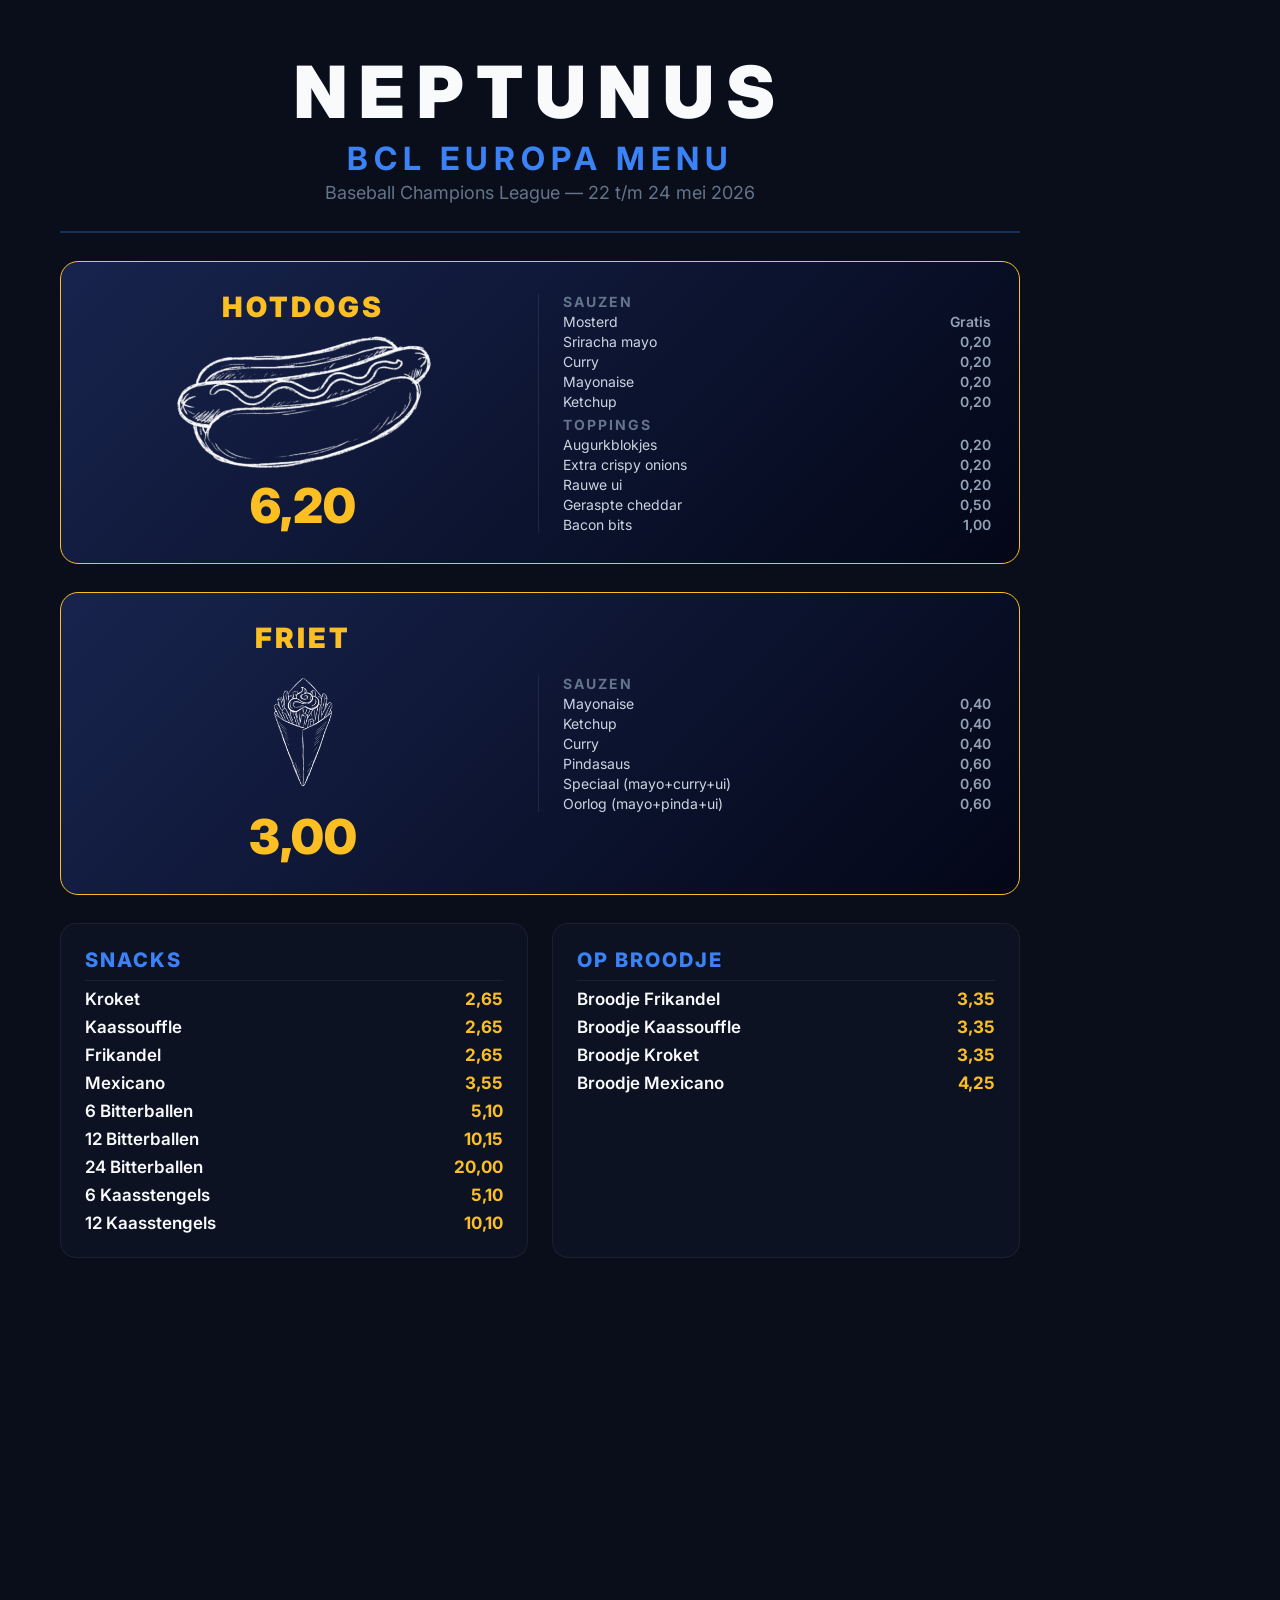
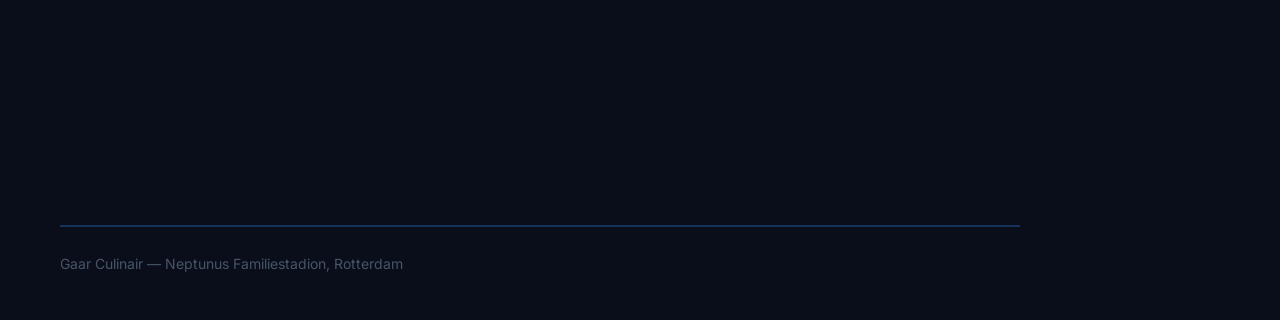
==== bcl.html @ 8aeeba35 "BCL 2026 statische menukaart: Pencil-design als HTML/CSS met illustraties" ====
<!DOCTYPE html>
<html lang="nl">
<head>
    <meta charset="UTF-8">
    <meta name="viewport" content="width=1080, height=1920, initial-scale=1.0">
    <title>BCL Europa 2026 — Neptunus Menu</title>
    <link rel="preconnect" href="https://fonts.googleapis.com">
    <link rel="preconnect" href="https://fonts.gstatic.com" crossorigin>
    <link href="https://fonts.googleapis.com/css2?family=Inter:wght@400;600;700;800;900&display=swap" rel="stylesheet">
    <style>
        :root {
            --bg-deep: #0A0E1A;
            --panel-bg: rgba(15, 23, 42, 0.6);
            --panel-border: rgba(255, 255, 255, 0.06);
            --gold: #FBBF24;
            --blue: #3B82F6;
            --text-primary: #F8FAFC;
            --text-secondary: #94A3B8;
            --text-muted: #64748B;
            --text-light: #CBD5E1;
            --footer-text: #475569;
            --gradient-start: rgba(30, 45, 100, 0.7);
            --gradient-end: rgba(2, 6, 23, 0.9);
            --divider: rgba(59, 130, 246, 0.3);
        }

        * { box-sizing: border-box; margin: 0; padding: 0; }

        body {
            width: 1080px;
            min-height: 1920px;
            background: var(--bg-deep);
            color: var(--text-primary);
            font-family: 'Inter', sans-serif;
            display: flex;
            flex-direction: column;
            padding: 48px 60px;
            gap: 28px;
        }

        .header { text-align: center; }
        .header h1 {
            font-size: 72px;
            font-weight: 900;
            letter-spacing: 12px;
            color: var(--text-primary);
            text-transform: uppercase;
        }
        .header h2 {
            font-size: 32px;
            font-weight: 700;
            letter-spacing: 6px;
            color: var(--blue);
            margin-top: 4px;
        }
        .header p {
            font-size: 18px;
            font-weight: 400;
            color: var(--text-muted);
            margin-top: 4px;
        }

        .divider {
            width: 100%;
            height: 2px;
            background: var(--divider);
            flex-shrink: 0;
        }

        .featured {
            display: flex;
            gap: 20px;
            padding: 28px;
            border-radius: 18px;
            background: linear-gradient(135deg, var(--gradient-start), var(--gradient-end));
            border: 1px solid var(--gold);
            align-items: center;
        }

        .featured-left {
            flex: 1;
            display: flex;
            flex-direction: column;
            align-items: center;
            gap: 6px;
        }

        .featured-left h3 {
            font-size: 28px;
            font-weight: 900;
            letter-spacing: 3px;
            color: var(--gold);
            text-transform: uppercase;
        }

        .featured-left img {
            width: 260px;
            height: 140px;
            object-fit: contain;
        }

        .featured-left .price {
            font-size: 48px;
            font-weight: 900;
            color: var(--gold);
        }

        .featured-right {
            flex: 1;
            display: flex;
            flex-direction: column;
            gap: 3px;
            padding-left: 24px;
            border-left: 1px solid rgba(255, 255, 255, 0.08);
        }

        .featured-right .subtitle {
            font-size: 14px;
            font-weight: 700;
            letter-spacing: 2px;
            color: var(--text-muted);
            text-transform: uppercase;
        }

        .featured-right .spacer { height: 8px; }

        .extra-row {
            display: flex;
            justify-content: space-between;
        }
        .extra-row .name { font-size: 14px; font-weight: 400; color: var(--text-light); }
        .extra-row .val { font-size: 14px; font-weight: 600; color: var(--text-secondary); }

        .cards-row {
            display: flex;
            gap: 24px;
        }

        .card {
            flex: 1;
            display: flex;
            flex-direction: column;
            gap: 8px;
            padding: 24px;
            border-radius: 16px;
            background: var(--panel-bg);
            border: 1px solid var(--panel-border);
        }

        .card h3 {
            font-size: 20px;
            font-weight: 800;
            letter-spacing: 2px;
            color: var(--blue);
            text-transform: uppercase;
        }

        .card .card-divider {
            width: 100%;
            height: 1px;
            background: var(--panel-border);
        }

        .card-row {
            display: flex;
            justify-content: space-between;
        }
        .card-row .name { font-size: 17px; font-weight: 600; color: var(--text-primary); }
        .card-row .val { font-size: 17px; font-weight: 700; color: var(--gold); }

        .spacer { flex: 1; }

        .footer-text {
            font-size: 14px;
            font-weight: 400;
            color: var(--footer-text);
        }
    </style>
</head>
<body>
    <div class="header">
        <h1>NEPTUNUS</h1>
        <h2>BCL EUROPA MENU</h2>
        <p>Baseball Champions League — 22 t/m 24 mei 2026</p>
    </div>

    <div class="divider"></div>

    <div class="featured">
        <div class="featured-left">
            <h3>HOTDOGS</h3>
            <img src="assets/hotdog_transparant_bg.png" alt="Hotdog">
            <div class="price">6,20</div>
        </div>
        <div class="featured-right">
            <div class="subtitle">Sauzen</div>
            <div class="extra-row"><span class="name">Mosterd</span><span class="val">Gratis</span></div>
            <div class="extra-row"><span class="name">Sriracha mayo</span><span class="val">0,20</span></div>
            <div class="extra-row"><span class="name">Curry</span><span class="val">0,20</span></div>
            <div class="extra-row"><span class="name">Mayonaise</span><span class="val">0,20</span></div>
            <div class="extra-row"><span class="name">Ketchup</span><span class="val">0,20</span></div>
            <div class="spacer"></div>
            <div class="subtitle">Toppings</div>
            <div class="extra-row"><span class="name">Augurkblokjes</span><span class="val">0,20</span></div>
            <div class="extra-row"><span class="name">Extra crispy onions</span><span class="val">0,20</span></div>
            <div class="extra-row"><span class="name">Rauwe ui</span><span class="val">0,20</span></div>
            <div class="extra-row"><span class="name">Geraspte cheddar</span><span class="val">0,50</span></div>
            <div class="extra-row"><span class="name">Bacon bits</span><span class="val">1,00</span></div>
        </div>
    </div>

    <div class="featured">
        <div class="featured-left">
            <h3>FRIET</h3>
            <img src="assets/fries_transparant_bg.png" alt="Friet">
            <div class="price">3,00</div>
        </div>
        <div class="featured-right">
            <div class="subtitle">Sauzen</div>
            <div class="extra-row"><span class="name">Mayonaise</span><span class="val">0,40</span></div>
            <div class="extra-row"><span class="name">Ketchup</span><span class="val">0,40</span></div>
            <div class="extra-row"><span class="name">Curry</span><span class="val">0,40</span></div>
            <div class="extra-row"><span class="name">Pindasaus</span><span class="val">0,60</span></div>
            <div class="extra-row"><span class="name">Speciaal (mayo+curry+ui)</span><span class="val">0,60</span></div>
            <div class="extra-row"><span class="name">Oorlog (mayo+pinda+ui)</span><span class="val">0,60</span></div>
        </div>
    </div>

    <div class="cards-row">
        <div class="card">
            <h3>Snacks</h3>
            <div class="card-divider"></div>
            <div class="card-row"><span class="name">Kroket</span><span class="val">2,65</span></div>
            <div class="card-row"><span class="name">Kaassouffle</span><span class="val">2,65</span></div>
            <div class="card-row"><span class="name">Frikandel</span><span class="val">2,65</span></div>
            <div class="card-row"><span class="name">Mexicano</span><span class="val">3,55</span></div>
            <div class="card-row"><span class="name">6 Bitterballen</span><span class="val">5,10</span></div>
            <div class="card-row"><span class="name">12 Bitterballen</span><span class="val">10,15</span></div>
            <div class="card-row"><span class="name">24 Bitterballen</span><span class="val">20,00</span></div>
            <div class="card-row"><span class="name">6 Kaasstengels</span><span class="val">5,10</span></div>
            <div class="card-row"><span class="name">12 Kaasstengels</span><span class="val">10,10</span></div>
        </div>
        <div class="card">
            <h3>Op Broodje</h3>
            <div class="card-divider"></div>
            <div class="card-row"><span class="name">Broodje Frikandel</span><span class="val">3,35</span></div>
            <div class="card-row"><span class="name">Broodje Kaassouffle</span><span class="val">3,35</span></div>
            <div class="card-row"><span class="name">Broodje Kroket</span><span class="val">3,35</span></div>
            <div class="card-row"><span class="name">Broodje Mexicano</span><span class="val">4,25</span></div>
        </div>
    </div>

    <div class="spacer"></div>

    <div class="divider"></div>

    <div class="footer-text">Gaar Culinair — Neptunus Familiestadion, Rotterdam</div>
</body>
</html>
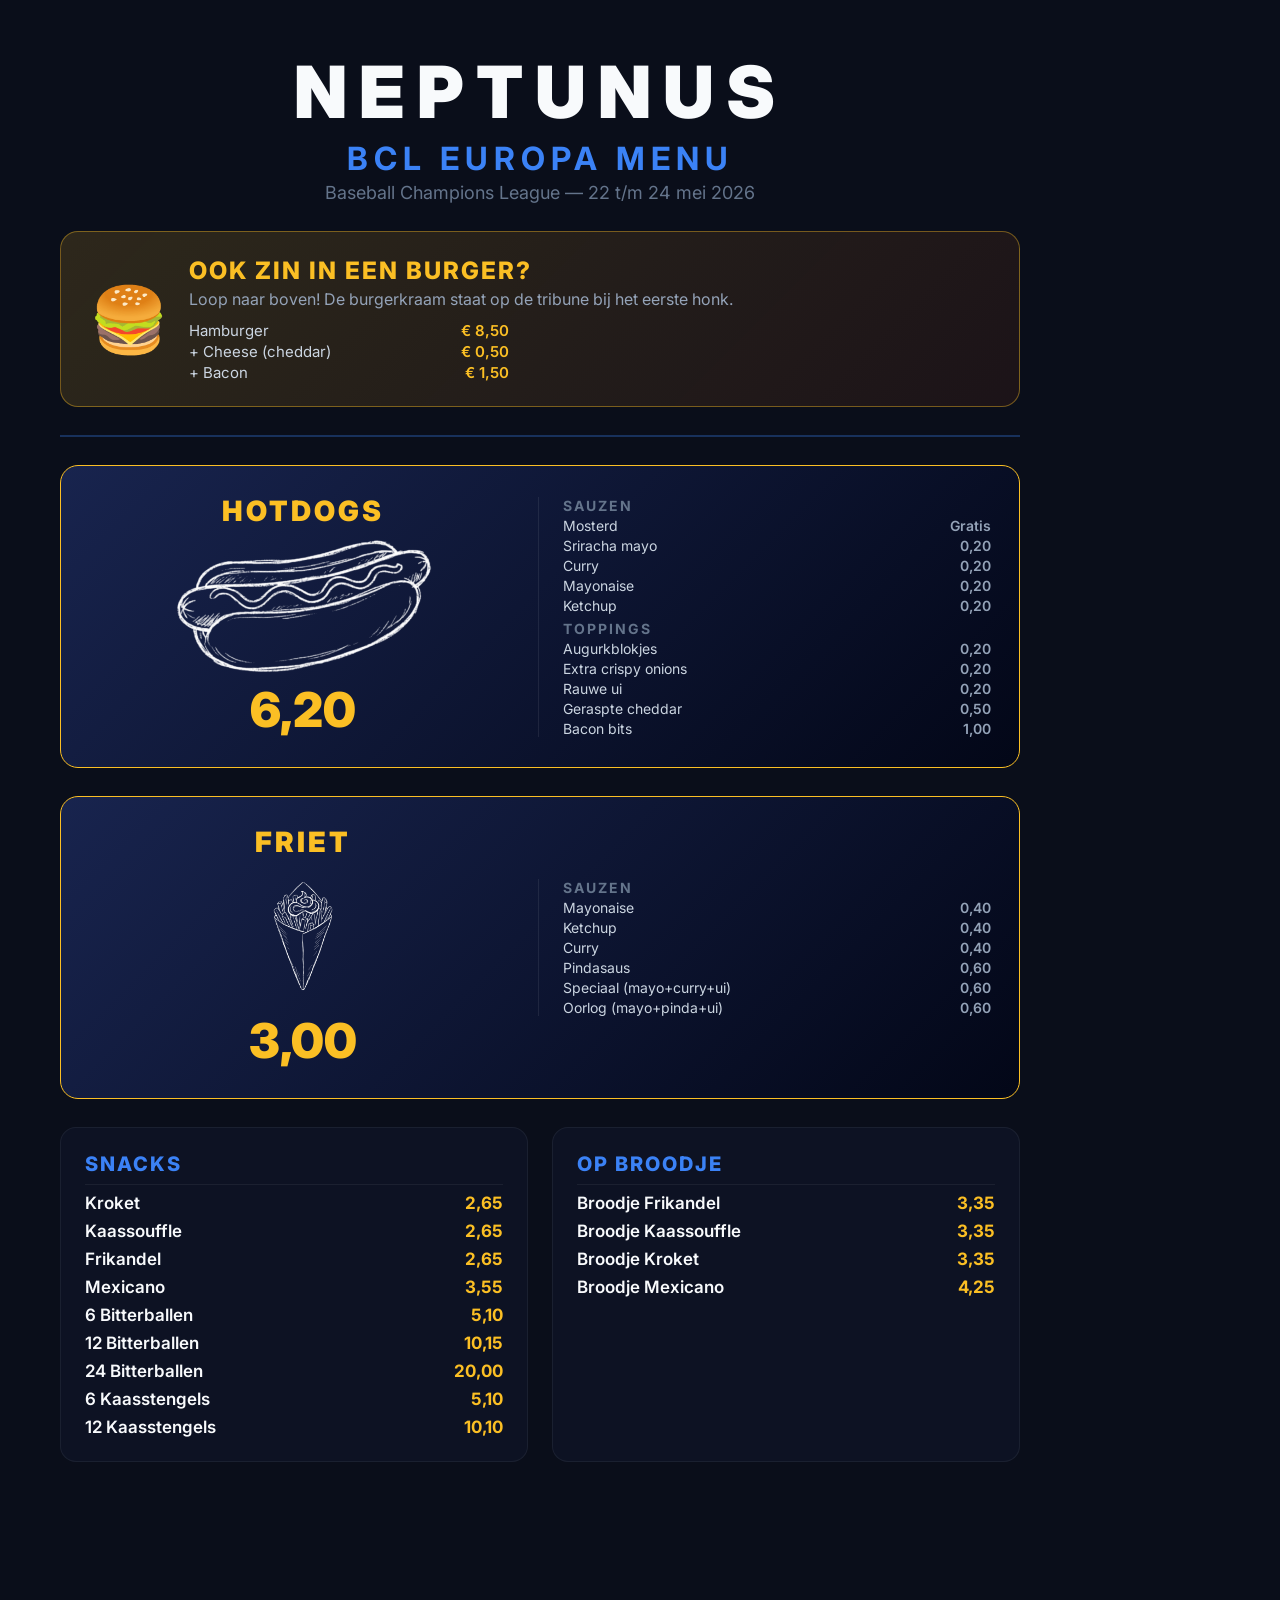
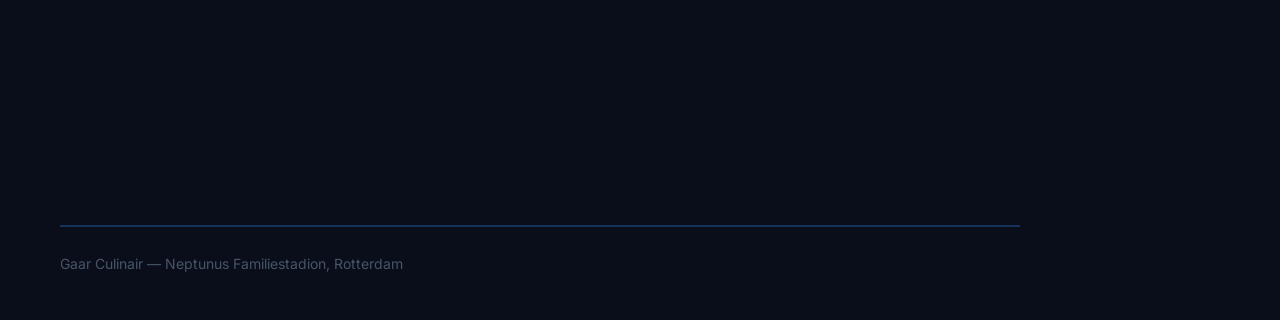
==== commit 48ee956e: "Voeg burgerkraam-banner toe aan BCL-menu" ====
--- a/bcl.html
+++ b/bcl.html
@@ -175,6 +175,69 @@
             font-weight: 400;
             color: var(--footer-text);
         }
+
+        .burger-banner {
+            display: flex;
+            gap: 20px;
+            padding: 24px 28px;
+            border-radius: 18px;
+            background: linear-gradient(135deg, rgba(251, 191, 36, 0.15), rgba(234, 88, 12, 0.08));
+            border: 1.5px solid rgba(251, 191, 36, 0.4);
+            align-items: center;
+        }
+
+        .burger-banner-left {
+            flex-shrink: 0;
+        }
+
+        .burger-icon {
+            font-size: 64px;
+            line-height: 1;
+        }
+
+        .burger-banner-right {
+            flex: 1;
+            display: flex;
+            flex-direction: column;
+            gap: 4px;
+        }
+
+        .burger-banner-title {
+            font-size: 24px;
+            font-weight: 800;
+            letter-spacing: 2px;
+            color: var(--gold);
+            text-transform: uppercase;
+        }
+
+        .burger-banner-sub {
+            font-size: 16px;
+            font-weight: 400;
+            color: var(--text-secondary);
+            margin-bottom: 8px;
+        }
+
+        .burger-banner-prices {
+            display: flex;
+            flex-direction: column;
+            gap: 2px;
+        }
+
+        .burger-row {
+            display: flex;
+            justify-content: space-between;
+            max-width: 320px;
+        }
+        .burger-row span:first-child {
+            font-size: 15px;
+            font-weight: 400;
+            color: var(--text-light);
+        }
+        .burger-row span:last-child {
+            font-size: 15px;
+            font-weight: 600;
+            color: var(--gold);
+        }
     </style>
 </head>
 <body>
@@ -182,6 +245,21 @@
         <h1>NEPTUNUS</h1>
         <h2>BCL EUROPA MENU</h2>
         <p>Baseball Champions League — 22 t/m 24 mei 2026</p>
+    </div>
+
+    <div class="burger-banner">
+        <div class="burger-banner-left">
+            <div class="burger-icon">&#x1F354;</div>
+        </div>
+        <div class="burger-banner-right">
+            <div class="burger-banner-title">OOK ZIN IN EEN BURGER?</div>
+            <div class="burger-banner-sub">Loop naar boven! De burgerkraam staat op de tribune bij het eerste honk.</div>
+            <div class="burger-banner-prices">
+                <div class="burger-row"><span>Hamburger</span><span>€ 8,50</span></div>
+                <div class="burger-row"><span>+ Cheese (cheddar)</span><span>€ 0,50</span></div>
+                <div class="burger-row"><span>+ Bacon</span><span>€ 1,50</span></div>
+            </div>
+        </div>
     </div>
 
     <div class="divider"></div>
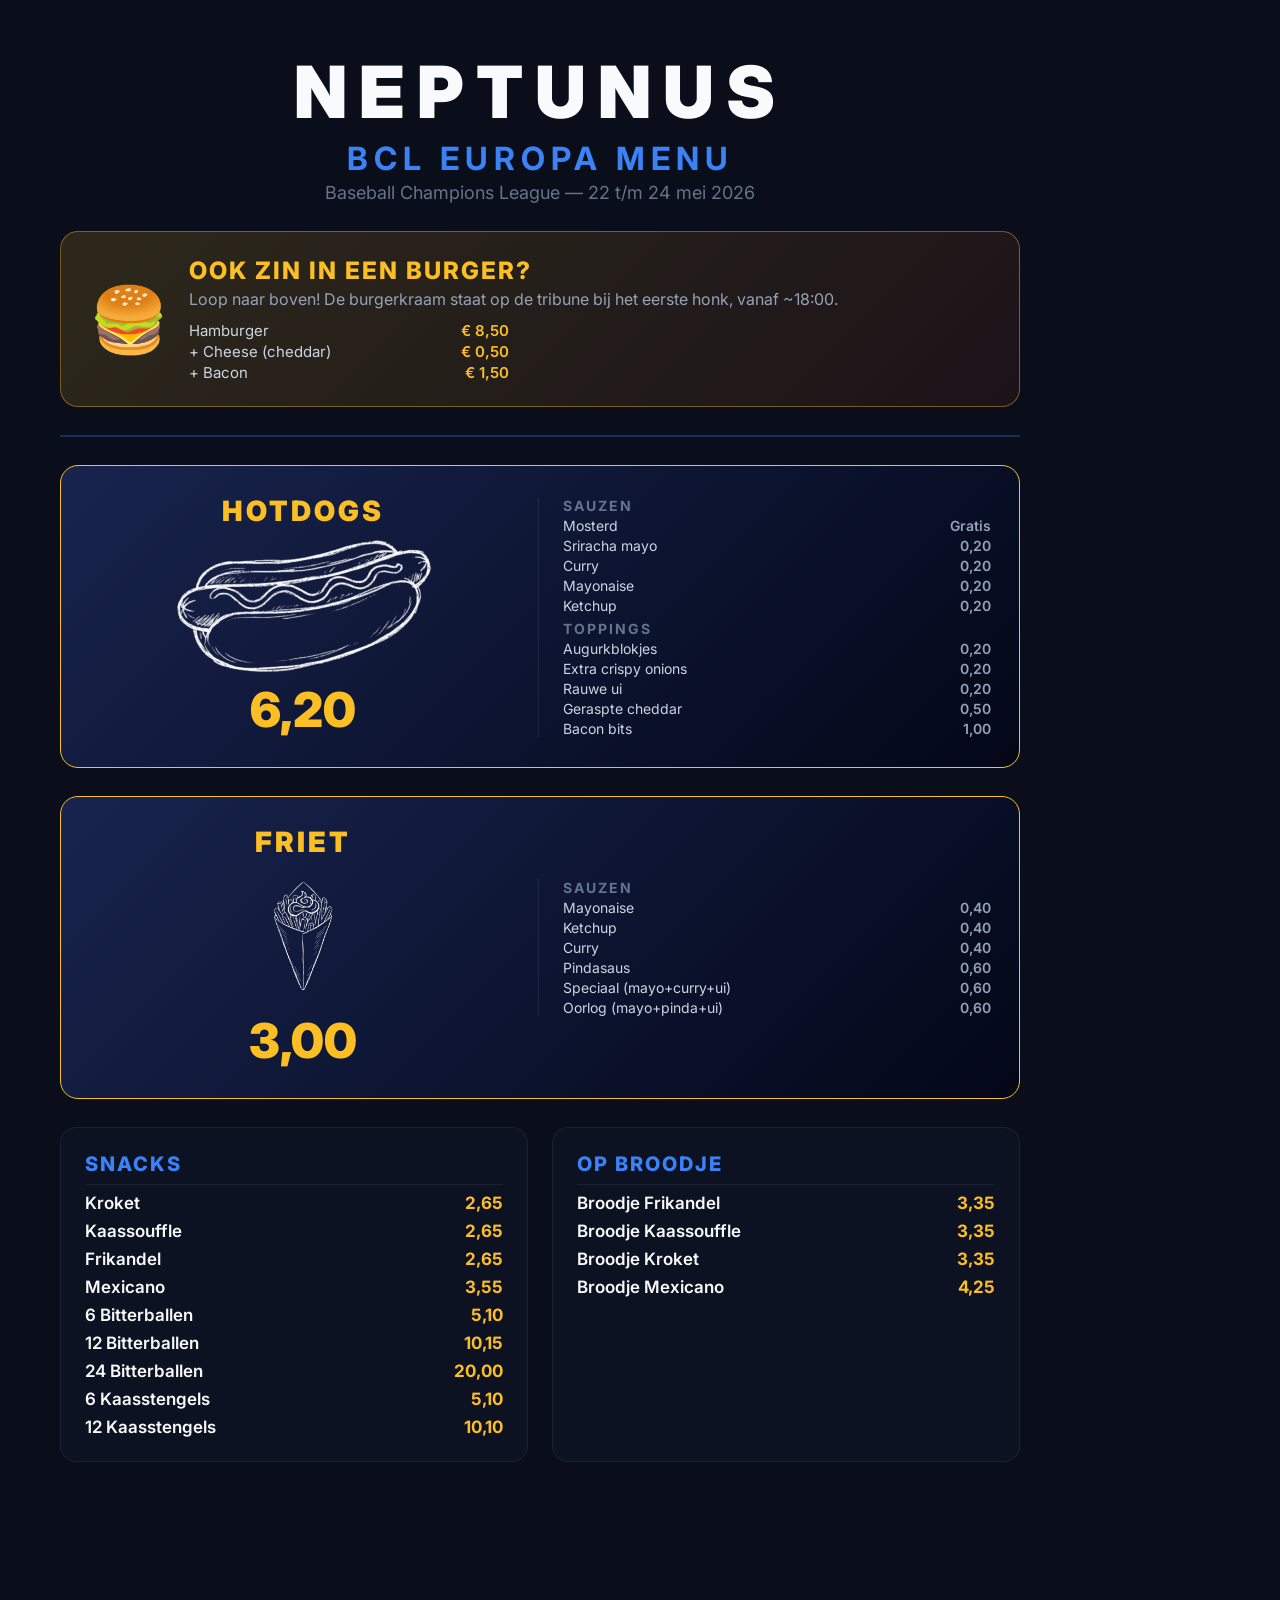
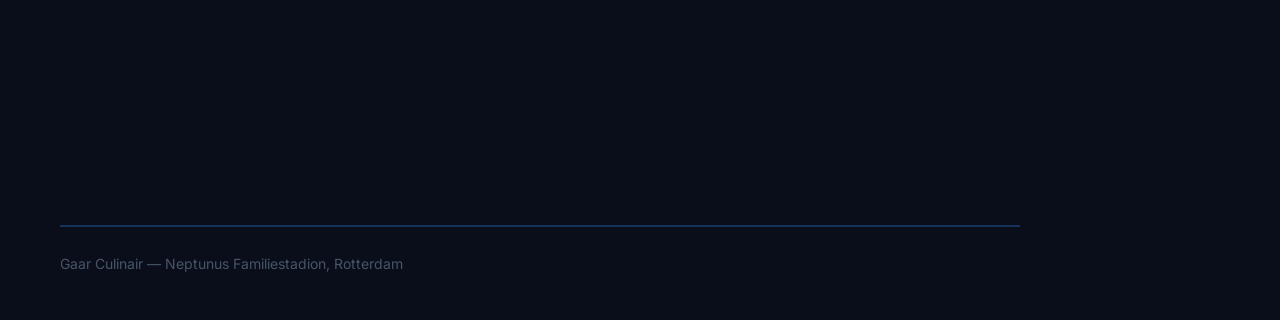
==== commit ea42d59f: "Vermeld openingstijd burgerkraam vanaf ~18:00" ====
--- a/bcl.html
+++ b/bcl.html
@@ -253,7 +253,7 @@
         </div>
         <div class="burger-banner-right">
             <div class="burger-banner-title">OOK ZIN IN EEN BURGER?</div>
-            <div class="burger-banner-sub">Loop naar boven! De burgerkraam staat op de tribune bij het eerste honk.</div>
+            <div class="burger-banner-sub">Loop naar boven! De burgerkraam staat op de tribune bij het eerste honk, vanaf ~18:00.</div>
             <div class="burger-banner-prices">
                 <div class="burger-row"><span>Hamburger</span><span>€ 8,50</span></div>
                 <div class="burger-row"><span>+ Cheese (cheddar)</span><span>€ 0,50</span></div>
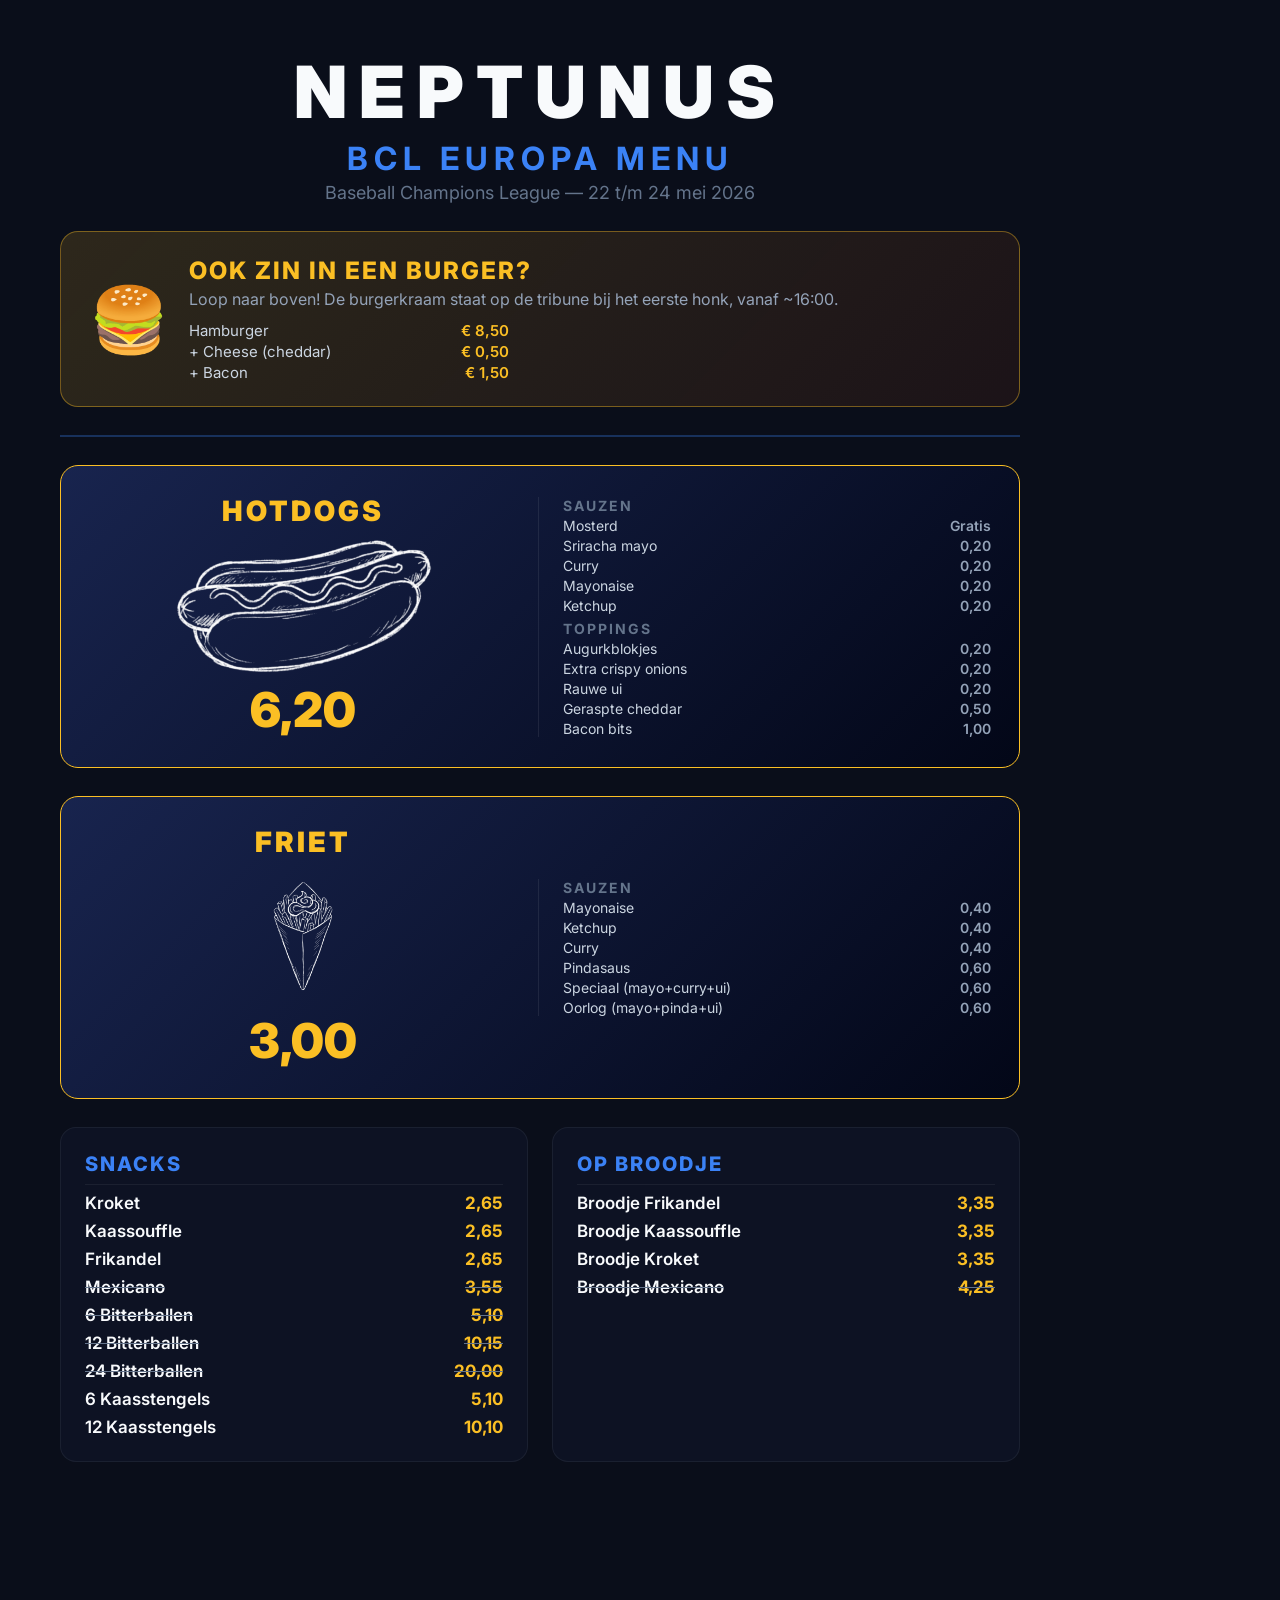
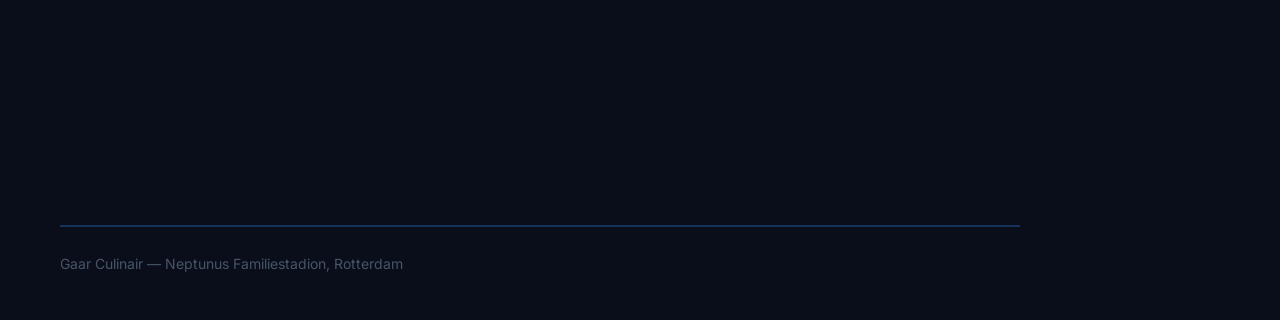
==== commit ce0e1fee: "Burgerkraam vanaf ~16:00; Bitterballen & Mexicano uitverkocht doorgestreept" ====
--- a/bcl.html
+++ b/bcl.html
@@ -238,6 +238,11 @@
             font-weight: 600;
             color: var(--gold);
         }
+
+        .sold-out {
+            text-decoration: line-through;
+            color: var(--text-muted) !important;
+        }
     </style>
 </head>
 <body>
@@ -253,7 +258,7 @@
         </div>
         <div class="burger-banner-right">
             <div class="burger-banner-title">OOK ZIN IN EEN BURGER?</div>
-            <div class="burger-banner-sub">Loop naar boven! De burgerkraam staat op de tribune bij het eerste honk, vanaf ~18:00.</div>
+            <div class="burger-banner-sub">Loop naar boven! De burgerkraam staat op de tribune bij het eerste honk, vanaf ~16:00.</div>
             <div class="burger-banner-prices">
                 <div class="burger-row"><span>Hamburger</span><span>€ 8,50</span></div>
                 <div class="burger-row"><span>+ Cheese (cheddar)</span><span>€ 0,50</span></div>
@@ -311,10 +316,10 @@
             <div class="card-row"><span class="name">Kroket</span><span class="val">2,65</span></div>
             <div class="card-row"><span class="name">Kaassouffle</span><span class="val">2,65</span></div>
             <div class="card-row"><span class="name">Frikandel</span><span class="val">2,65</span></div>
-            <div class="card-row"><span class="name">Mexicano</span><span class="val">3,55</span></div>
-            <div class="card-row"><span class="name">6 Bitterballen</span><span class="val">5,10</span></div>
-            <div class="card-row"><span class="name">12 Bitterballen</span><span class="val">10,15</span></div>
-            <div class="card-row"><span class="name">24 Bitterballen</span><span class="val">20,00</span></div>
+            <div class="card-row sold-out"><span class="name">Mexicano</span><span class="val">3,55</span></div>
+            <div class="card-row sold-out"><span class="name">6 Bitterballen</span><span class="val">5,10</span></div>
+            <div class="card-row sold-out"><span class="name">12 Bitterballen</span><span class="val">10,15</span></div>
+            <div class="card-row sold-out"><span class="name">24 Bitterballen</span><span class="val">20,00</span></div>
             <div class="card-row"><span class="name">6 Kaasstengels</span><span class="val">5,10</span></div>
             <div class="card-row"><span class="name">12 Kaasstengels</span><span class="val">10,10</span></div>
         </div>
@@ -324,7 +329,7 @@
             <div class="card-row"><span class="name">Broodje Frikandel</span><span class="val">3,35</span></div>
             <div class="card-row"><span class="name">Broodje Kaassouffle</span><span class="val">3,35</span></div>
             <div class="card-row"><span class="name">Broodje Kroket</span><span class="val">3,35</span></div>
-            <div class="card-row"><span class="name">Broodje Mexicano</span><span class="val">4,25</span></div>
+            <div class="card-row sold-out"><span class="name">Broodje Mexicano</span><span class="val">4,25</span></div>
         </div>
     </div>
 
